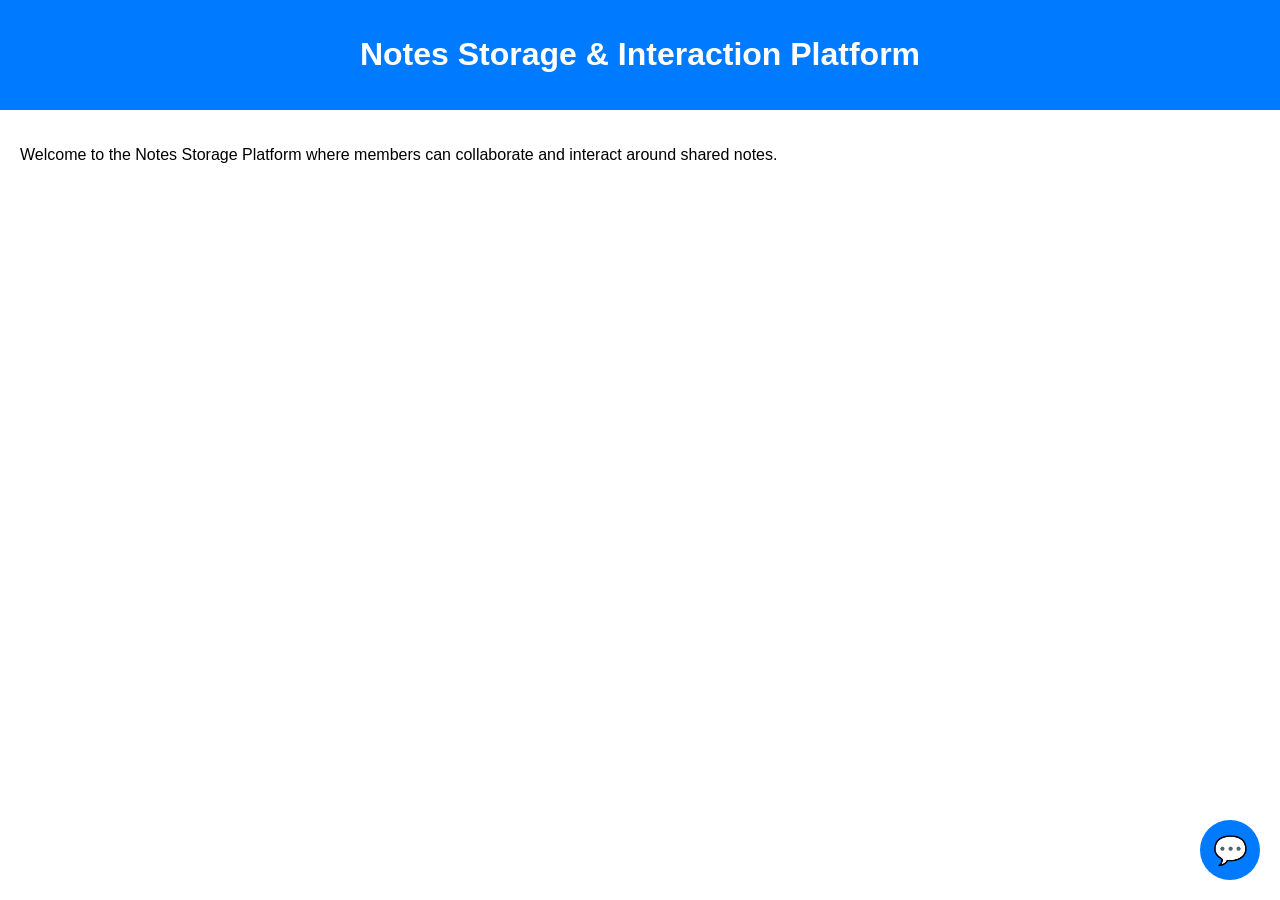
==== index.html @ 51412779 "Initial chatbot implementation" ====
<!DOCTYPE html>
<html lang="en">
<head>
    <meta charset="UTF-8">
    <meta name="viewport" content="width=device-width, initial-scale=1.0">
    <title>Notes Storage Platform</title>
    <link rel="stylesheet" href="style.css">
</head>
<body>

    <header>
        <h1>Notes Storage & Interaction Platform</h1>
    </header>

    <main>
        <p>
            Welcome to the Notes Storage Platform where members can
            collaborate and interact around shared notes.
        </p>
    </main>

    <!-- Chat Icon -->
    <div class="chat-icon" id="chatIcon">
        💬
    </div>

    <!-- Chat Popup -->
    <div class="chat-box" id="chatBox">

        <div class="chat-header">
            ChatBot
        </div>

        <div class="chat-body" id="chatBody"></div>

        <div class="chat-footer">
            <input type="text" id="userInput" placeholder="Type a message...">
            <button onclick="sendMessage()">Send</button>
        </div>

    </div>

    <script src="script.js"></script>

</body>
</html>
---- style.css ----
body{
    margin:0;
    font-family:Arial, sans-serif;
}

header{
    background:#007bff;
    color:white;
    text-align:center;
    padding:15px;
}

main{
    padding:20px;
}

.chat-icon{
    position:fixed;
    bottom:20px;
    right:20px;
    width:60px;
    height:60px;
    border-radius:50%;
    background:#007bff;
    color:white;
    display:flex;
    justify-content:center;
    align-items:center;
    font-size:28px;
    cursor:pointer;
}

.chat-box{
    position:fixed;
    bottom:90px;
    right:20px;
    width:320px;
    background:white;
    border:1px solid #ccc;
    display:none;
}

.chat-header{
    background:#007bff;
    color:white;
    padding:10px;
    font-weight:bold;
}

.chat-body{
    height:250px;
    overflow-y:auto;
    padding:10px;
}

.chat-footer{
    display:flex;
}

.chat-footer input{
    flex:1;
    padding:10px;
    border:none;
    border-top:1px solid #ccc;
}

.chat-footer button{
    padding:10px 15px;
    border:none;
    background:#007bff;
    color:white;
    cursor:pointer;
}
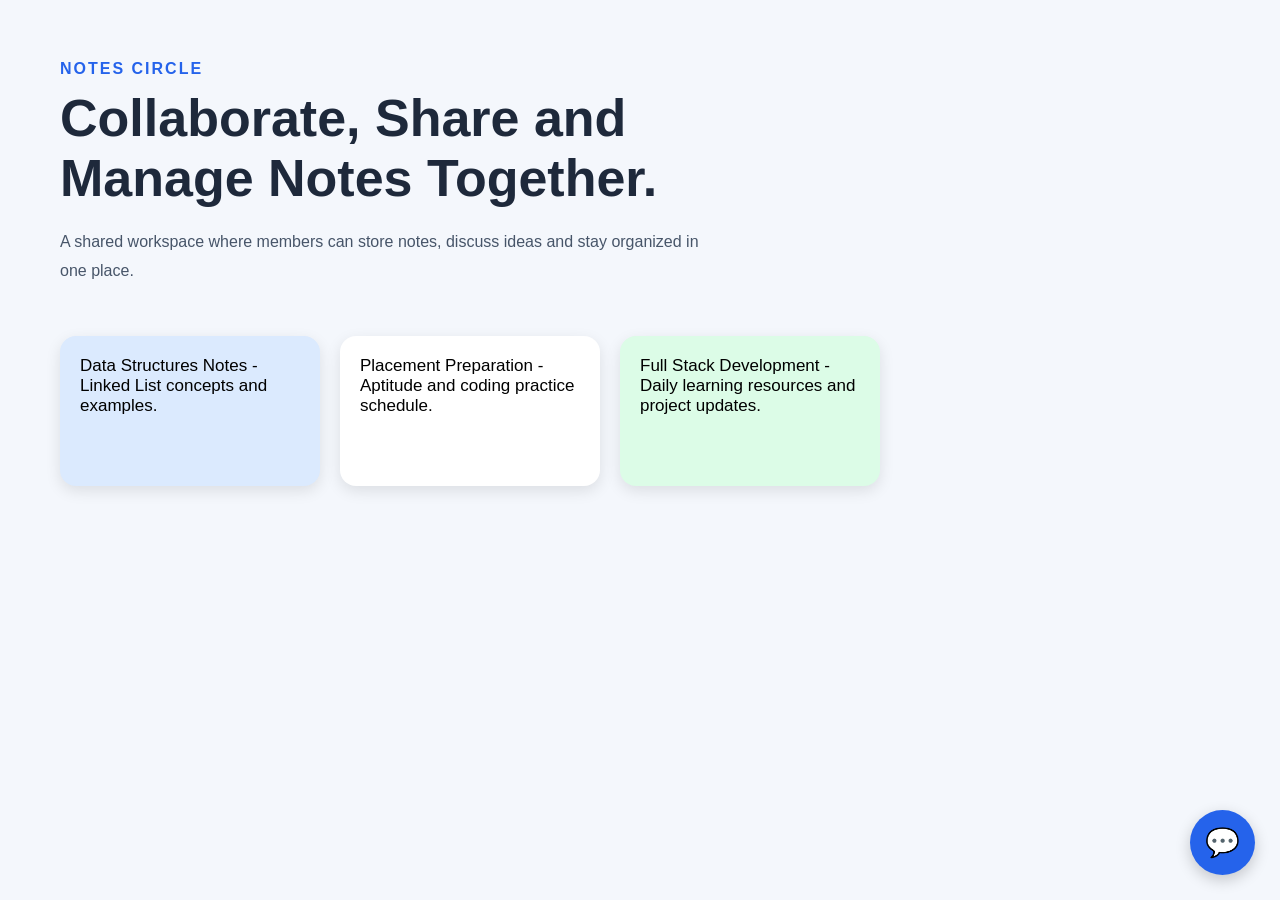
==== commit 140a380c: "Initial chatbot implementation" ====
--- a/index.html
+++ b/index.html
@@ -3,38 +3,65 @@
 <head>
     <meta charset="UTF-8">
     <meta name="viewport" content="width=device-width, initial-scale=1.0">
-    <title>Notes Storage Platform</title>
+    <title>Notes Circle</title>
     <link rel="stylesheet" href="style.css">
 </head>
 <body>
 
-    <header>
-        <h1>Notes Storage & Interaction Platform</h1>
-    </header>
+    <div class="container">
 
-    <main>
-        <p>
-            Welcome to the Notes Storage Platform where members can
-            collaborate and interact around shared notes.
-        </p>
-    </main>
+        <div class="hero-section">
+            <h4>NOTES CIRCLE</h4>
 
-    <!-- Chat Icon -->
+            <h1>Collaborate, Share and Manage Notes Together.</h1>
+
+            <p>
+                A shared workspace where members can store notes,
+                discuss ideas and stay organized in one place.
+            </p>
+
+            <div class="notes-container">
+
+                <div class="note-card blue">
+    Data Structures Notes - Linked List concepts and examples.
+</div>
+
+<div class="note-card white">
+    Placement Preparation - Aptitude and coding practice schedule.
+</div>
+
+<div class="note-card green">
+    Full Stack Development - Daily learning resources and project updates.
+</div>
+
+            </div>
+        </div>
+
+    </div>
+
+    <!-- Chat Button -->
+
     <div class="chat-icon" id="chatIcon">
         💬
     </div>
 
-    <!-- Chat Popup -->
+    <!-- Chatbot -->
+
     <div class="chat-box" id="chatBox">
 
         <div class="chat-header">
-            ChatBot
+            Notes Assistant
+            <span id="closeBtn">✖</span>
         </div>
 
         <div class="chat-body" id="chatBody"></div>
 
         <div class="chat-footer">
-            <input type="text" id="userInput" placeholder="Type a message...">
+            <input
+                type="text"
+                id="userInput"
+                placeholder="Type a message..."
+            >
             <button onclick="sendMessage()">Send</button>
         </div>
 
--- a/style.css
+++ b/style.css
@@ -1,73 +1,141 @@
-body{
+*{
     margin:0;
-    font-family:Arial, sans-serif;
+    padding:0;
+    box-sizing:border-box;
+    font-family:Segoe UI, sans-serif;
 }
 
-header{
-    background:#007bff;
-    color:white;
-    text-align:center;
-    padding:15px;
+body{
+    background:#f4f7fc;
+    min-height:100vh;
 }
 
-main{
+.container{
+    padding:60px;
+}
+
+.hero-section h4{
+    color:#2563eb;
+    letter-spacing:2px;
+    margin-bottom:10px;
+}
+
+.hero-section h1{
+    font-size:52px;
+    max-width:700px;
+    color:#1e293b;
+}
+
+.hero-section p{
+    margin-top:20px;
+    max-width:650px;
+    color:#475569;
+    line-height:1.8;
+}
+
+.notes-container{
+    display:flex;
+    gap:20px;
+    margin-top:50px;
+    flex-wrap:wrap;
+}
+
+.note-card{
+    width:260px;
+    min-height:150px;
     padding:20px;
+    border-radius:16px;
+    box-shadow:0 5px 15px rgba(0,0,0,0.1);
+    font-size:17px;
+}
+
+.blue{
+    background:#dbeafe;
+}
+
+.green{
+    background:#dcfce7;
+}
+
+.white{
+    background:white;
 }
 
 .chat-icon{
     position:fixed;
-    bottom:20px;
-    right:20px;
-    width:60px;
-    height:60px;
+    bottom:25px;
+    right:25px;
+    width:65px;
+    height:65px;
     border-radius:50%;
-    background:#007bff;
+    background:#2563eb;
     color:white;
     display:flex;
     justify-content:center;
     align-items:center;
     font-size:28px;
     cursor:pointer;
+    box-shadow:0 5px 15px rgba(0,0,0,0.2);
 }
 
 .chat-box{
+    width:340px;
+    height:450px;
+    background:white;
     position:fixed;
-    bottom:90px;
-    right:20px;
-    width:320px;
-    background:white;
-    border:1px solid #ccc;
+    right:25px;
+    bottom:100px;
+    border-radius:15px;
+    overflow:hidden;
     display:none;
+    box-shadow:0 10px 25px rgba(0,0,0,0.2);
 }
 
 .chat-header{
-    background:#007bff;
+    background:#1e293b;
     color:white;
-    padding:10px;
-    font-weight:bold;
+    padding:15px;
+    display:flex;
+    justify-content:space-between;
 }
 
 .chat-body{
-    height:250px;
+    height:320px;
     overflow-y:auto;
-    padding:10px;
+    padding:15px;
 }
 
 .chat-footer{
     display:flex;
+    border-top:1px solid #ddd;
 }
 
 .chat-footer input{
     flex:1;
-    padding:10px;
     border:none;
-    border-top:1px solid #ccc;
+    padding:12px;
+    outline:none;
 }
 
 .chat-footer button{
-    padding:10px 15px;
     border:none;
-    background:#007bff;
+    background:#2563eb;
     color:white;
+    padding:12px 18px;
     cursor:pointer;
+}
+
+.bot-message{
+    background:#f1f5f9;
+    padding:10px;
+    margin-bottom:10px;
+    border-radius:10px;
+}
+
+.user-message{
+    background:#dbeafe;
+    padding:10px;
+    margin-bottom:10px;
+    border-radius:10px;
+    text-align:right;
 }
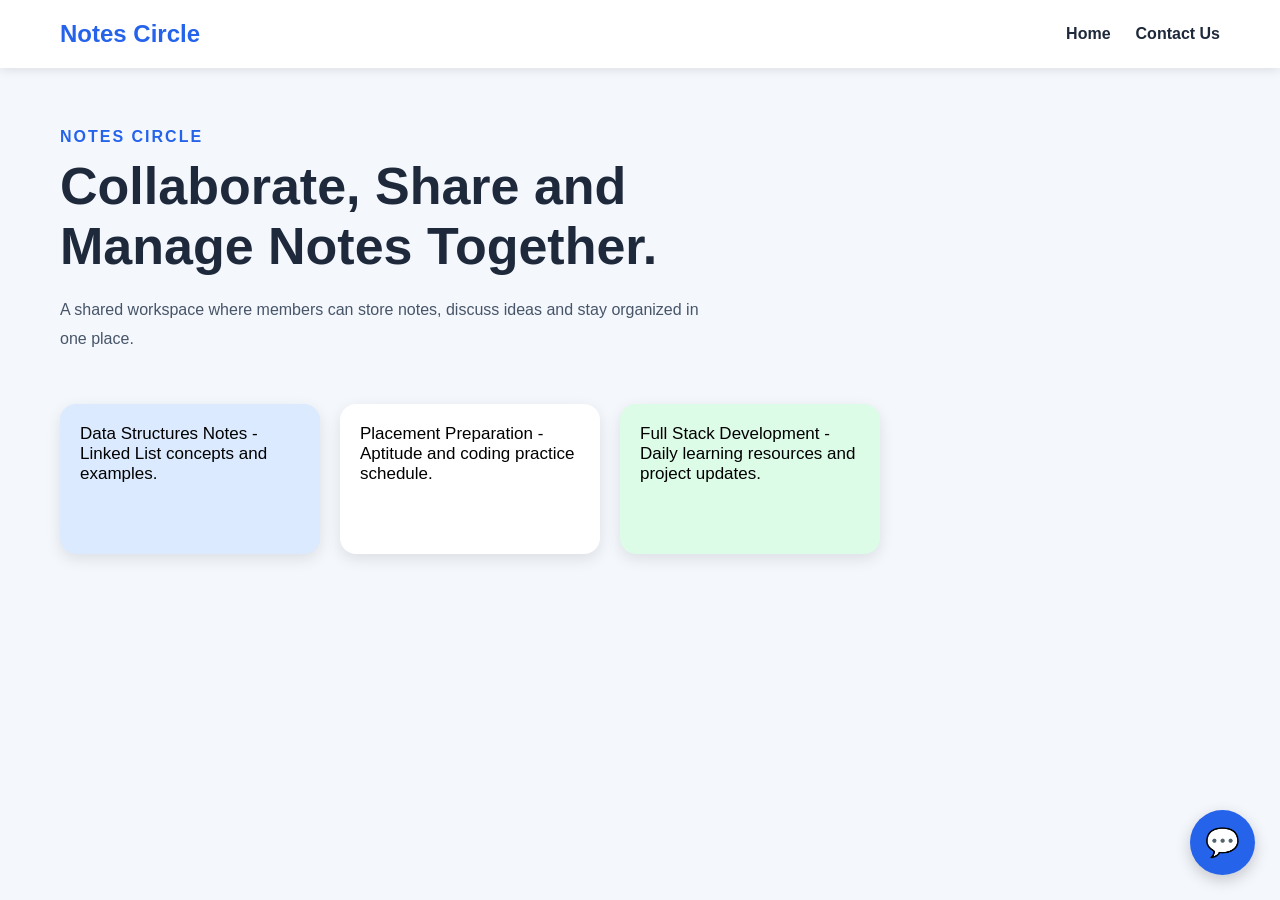
==== commit 17b1911b: "Added Join Notes Circle page" ====
--- a/index.html
+++ b/index.html
@@ -8,12 +8,37 @@
 </head>
 <body>
 
+    <!-- Navigation Bar -->
+
+    <nav class="navbar">
+
+        <div class="logo">
+            Notes Circle
+        </div>
+
+        <ul class="nav-links">
+            <li>
+                <a href="index.html">Home</a>
+            </li>
+
+            <li>
+                <a href="contact.html">Contact Us</a>
+            </li>
+        </ul>
+
+    </nav>
+
+    <!-- Main Content -->
+
     <div class="container">
 
         <div class="hero-section">
+
             <h4>NOTES CIRCLE</h4>
 
-            <h1>Collaborate, Share and Manage Notes Together.</h1>
+            <h1>
+                Collaborate, Share and Manage Notes Together.
+            </h1>
 
             <p>
                 A shared workspace where members can store notes,
@@ -23,23 +48,24 @@
             <div class="notes-container">
 
                 <div class="note-card blue">
-    Data Structures Notes - Linked List concepts and examples.
-</div>
+                    Data Structures Notes - Linked List concepts and examples.
+                </div>
 
-<div class="note-card white">
-    Placement Preparation - Aptitude and coding practice schedule.
-</div>
+                <div class="note-card white">
+                    Placement Preparation - Aptitude and coding practice schedule.
+                </div>
 
-<div class="note-card green">
-    Full Stack Development - Daily learning resources and project updates.
-</div>
+                <div class="note-card green">
+                    Full Stack Development - Daily learning resources and project updates.
+                </div>
 
             </div>
+
         </div>
 
     </div>
 
-    <!-- Chat Button -->
+    <!-- Chat Icon -->
 
     <div class="chat-icon" id="chatIcon">
         💬
@@ -50,19 +76,31 @@
     <div class="chat-box" id="chatBox">
 
         <div class="chat-header">
+
             Notes Assistant
-            <span id="closeBtn">✖</span>
+
+            <span id="closeBtn">
+                ✖
+            </span>
+
         </div>
 
-        <div class="chat-body" id="chatBody"></div>
+        <div class="chat-body" id="chatBody">
+
+        </div>
 
         <div class="chat-footer">
+
             <input
                 type="text"
                 id="userInput"
                 placeholder="Type a message..."
             >
-            <button onclick="sendMessage()">Send</button>
+
+            <button onclick="sendMessage()">
+                Send
+            </button>
+
         </div>
 
     </div>
--- a/style.css
+++ b/style.css
@@ -2,13 +2,49 @@
     margin:0;
     padding:0;
     box-sizing:border-box;
-    font-family:Segoe UI, sans-serif;
+    font-family:Segoe UI,sans-serif;
 }
 
 body{
     background:#f4f7fc;
     min-height:100vh;
 }
+
+/* Navbar */
+
+.navbar{
+    display:flex;
+    justify-content:space-between;
+    align-items:center;
+    padding:20px 60px;
+    background:white;
+    box-shadow:0 2px 10px rgba(0,0,0,0.1);
+}
+
+.logo{
+    font-size:24px;
+    font-weight:bold;
+    color:#2563eb;
+}
+
+.nav-links{
+    display:flex;
+    list-style:none;
+    gap:25px;
+}
+
+.nav-links a{
+    text-decoration:none;
+    color:#1e293b;
+    font-weight:600;
+    transition:0.3s;
+}
+
+.nav-links a:hover{
+    color:#2563eb;
+}
+
+/* Main Content */
 
 .container{
     padding:60px;
@@ -32,6 +68,8 @@
     color:#475569;
     line-height:1.8;
 }
+
+/* Notes */
 
 .notes-container{
     display:flex;
@@ -47,6 +85,11 @@
     border-radius:16px;
     box-shadow:0 5px 15px rgba(0,0,0,0.1);
     font-size:17px;
+    transition:0.3s;
+}
+
+.note-card:hover{
+    transform:translateY(-5px);
 }
 
 .blue{
@@ -60,6 +103,8 @@
 .white{
     background:white;
 }
+
+/* Chat Icon */
 
 .chat-icon{
     position:fixed;
@@ -76,7 +121,14 @@
     font-size:28px;
     cursor:pointer;
     box-shadow:0 5px 15px rgba(0,0,0,0.2);
-}
+    transition:0.3s;
+}
+
+.chat-icon:hover{
+    transform:scale(1.05);
+}
+
+/* Chat Box */
 
 .chat-box{
     width:340px;
@@ -97,6 +149,12 @@
     padding:15px;
     display:flex;
     justify-content:space-between;
+    align-items:center;
+    font-weight:bold;
+}
+
+#closeBtn{
+    cursor:pointer;
 }
 
 .chat-body{
@@ -125,6 +183,12 @@
     cursor:pointer;
 }
 
+.chat-footer button:hover{
+    background:#1d4ed8;
+}
+
+/* Messages */
+
 .bot-message{
     background:#f1f5f9;
     padding:10px;
@@ -138,4 +202,27 @@
     margin-bottom:10px;
     border-radius:10px;
     text-align:right;
+}
+
+/* Responsive */
+
+@media(max-width:768px){
+
+    .navbar{
+        flex-direction:column;
+        gap:15px;
+    }
+
+    .container{
+        padding:25px;
+    }
+
+    .hero-section h1{
+        font-size:35px;
+    }
+
+    .chat-box{
+        width:90%;
+        right:5%;
+    }
 }
